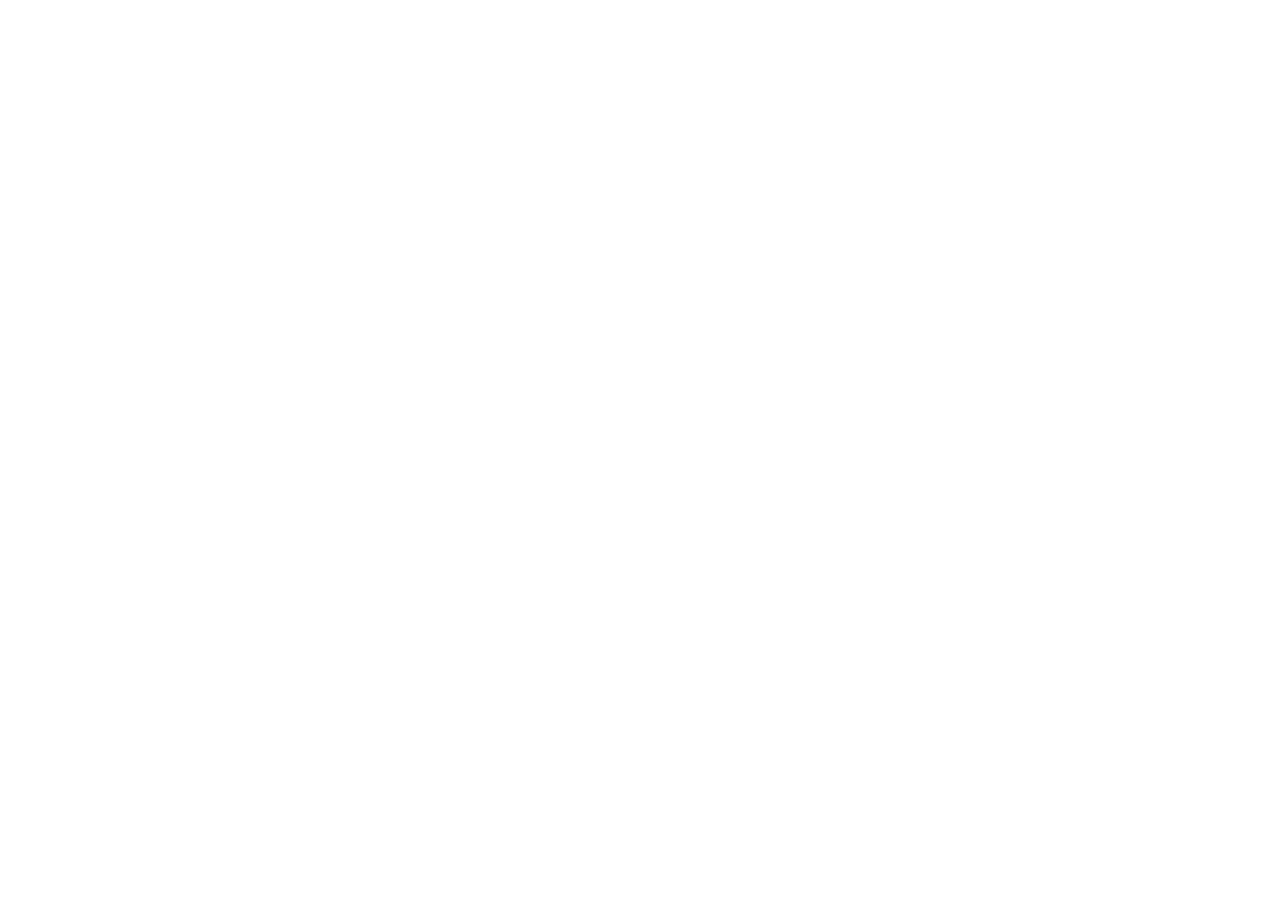
==== index.html @ 1bf876f0 "criando estrutura básica do index.html" ====
<!DOCTYPE html>
<html lang="en">
<head>
    <meta charset="UTF-8">
    <meta name="viewport" content="width=device-width, initial-scale=1.0">
    <title>Document</title>
</head>
<body>
    
</body>
</html>
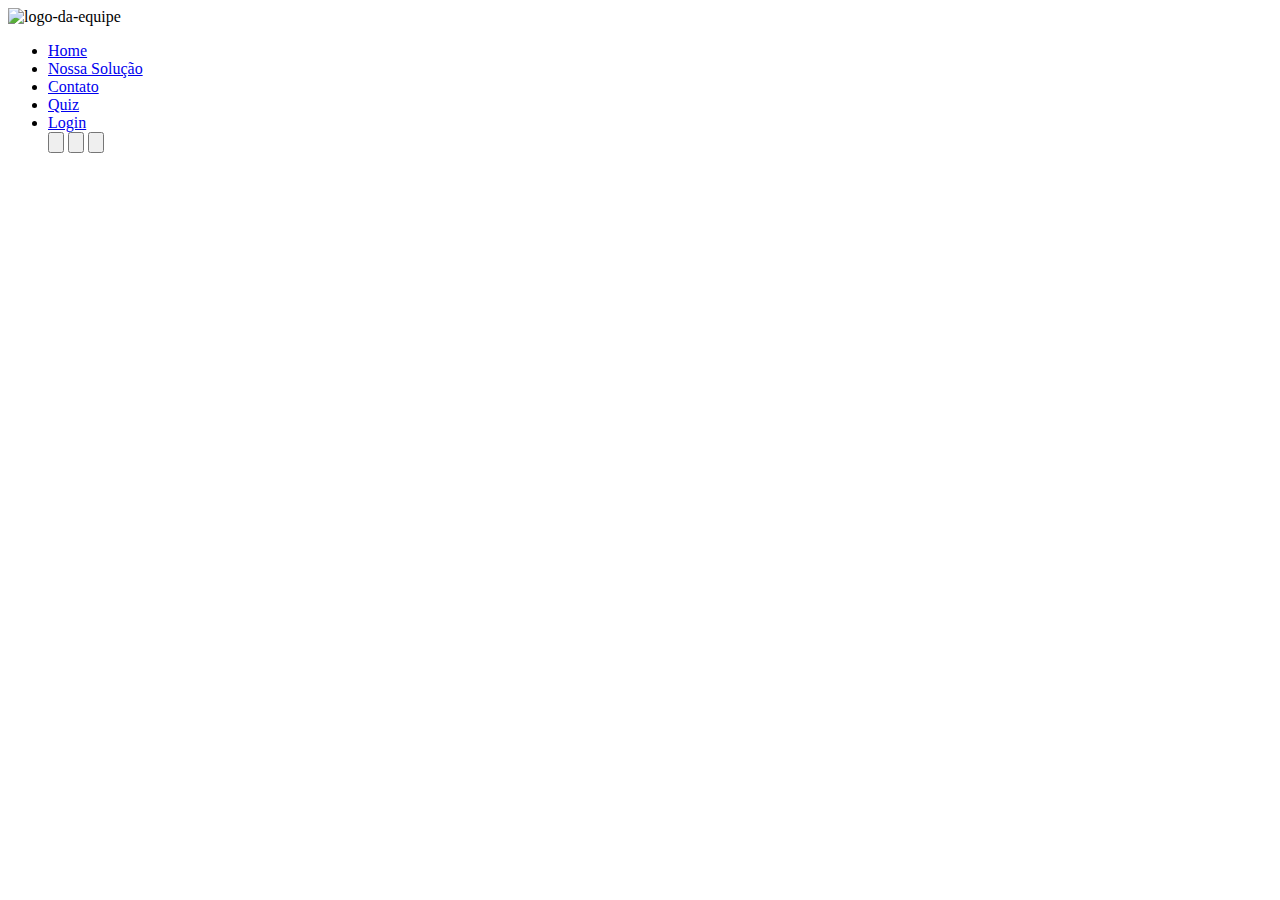
==== commit 3c217698: "adicionando nav bar" ====
--- a/index.html
+++ b/index.html
@@ -1,11 +1,80 @@
 <!DOCTYPE html>
-<html lang="en">
+<html lang="pt-br">
 <head>
     <meta charset="UTF-8">
     <meta name="viewport" content="width=device-width, initial-scale=1.0">
-    <title>Document</title>
+    <!--adicionando icone ao lado do title-->
+    <link rel="shortcut icon" href="./src/assets/logo-verde-cnxs.png">
+    <title>Green Energy | Code Nexus</title>
+    <!--chamando o CSS externo-->
+    <link rel="stylesheet" href="./src/css/style.css">
+    <!--chamando JS interno-->
+    <script>
+        alert('Seja bem vindo(a)!')
+
+        // Função para trocar o background color
+
+        function trocar(color){
+        document.body.style.background = color;
+        }
+
+        // criando o slideShow
+
+        // declarando as variáveis
+        let imagens = [
+            './src/assets/img1.png',
+            './src/assets/img2.png',
+            './src/assets/img3.png',
+            './src/assets/img4.png',
+            './src/assets/img5.png',
+            './src/assets/img6.png'
+        ];
+
+        let i = 0;
+        let time = 4000;
+
+        function slideShow(){
+            document.getElementById('image').src = imagens[i];
+            i++;
+            if(i == imagens.length){i=0;}
+            setTimeout('slideShow()',time)
+        }
+        slideShow();
+    </script>
 </head>
 <body>
-    
+
+    <header>
+        <img src="./src/assets/logo-verde-cnxs.png" alt="logo-da-equipe">
+        <nav>
+            <ul>
+                <li><a href="./index.html">Home</a></li>
+                <li><a href="./solucao.html">Nossa Solução</a></li>
+                <li><a href="./contato.html">Contato</a></li>
+                <li><a href="./quiz.html">Quiz</a></li>
+                <li><a href="./login.html">Login</a></li>
+                <div class="changeColor">
+                    <input type="button" class="color" onclick="trocar('#a2c2f2')"/>
+                    <input type="button" class="color" onclick="trocar('#ea8145')"/>
+                    <input type="button" class="color" onclick="trocar('#2c4969')"/>
+                </div>
+            </ul>
+        </nav>
+    </header>
+
+    <section class="home">
+        <div class="slideShow">
+            <img id="image"/>
+        </div>
+
+        <div class="">
+
+        </div>
+
+    </section>
+
+
+
+
 </body>
 </html>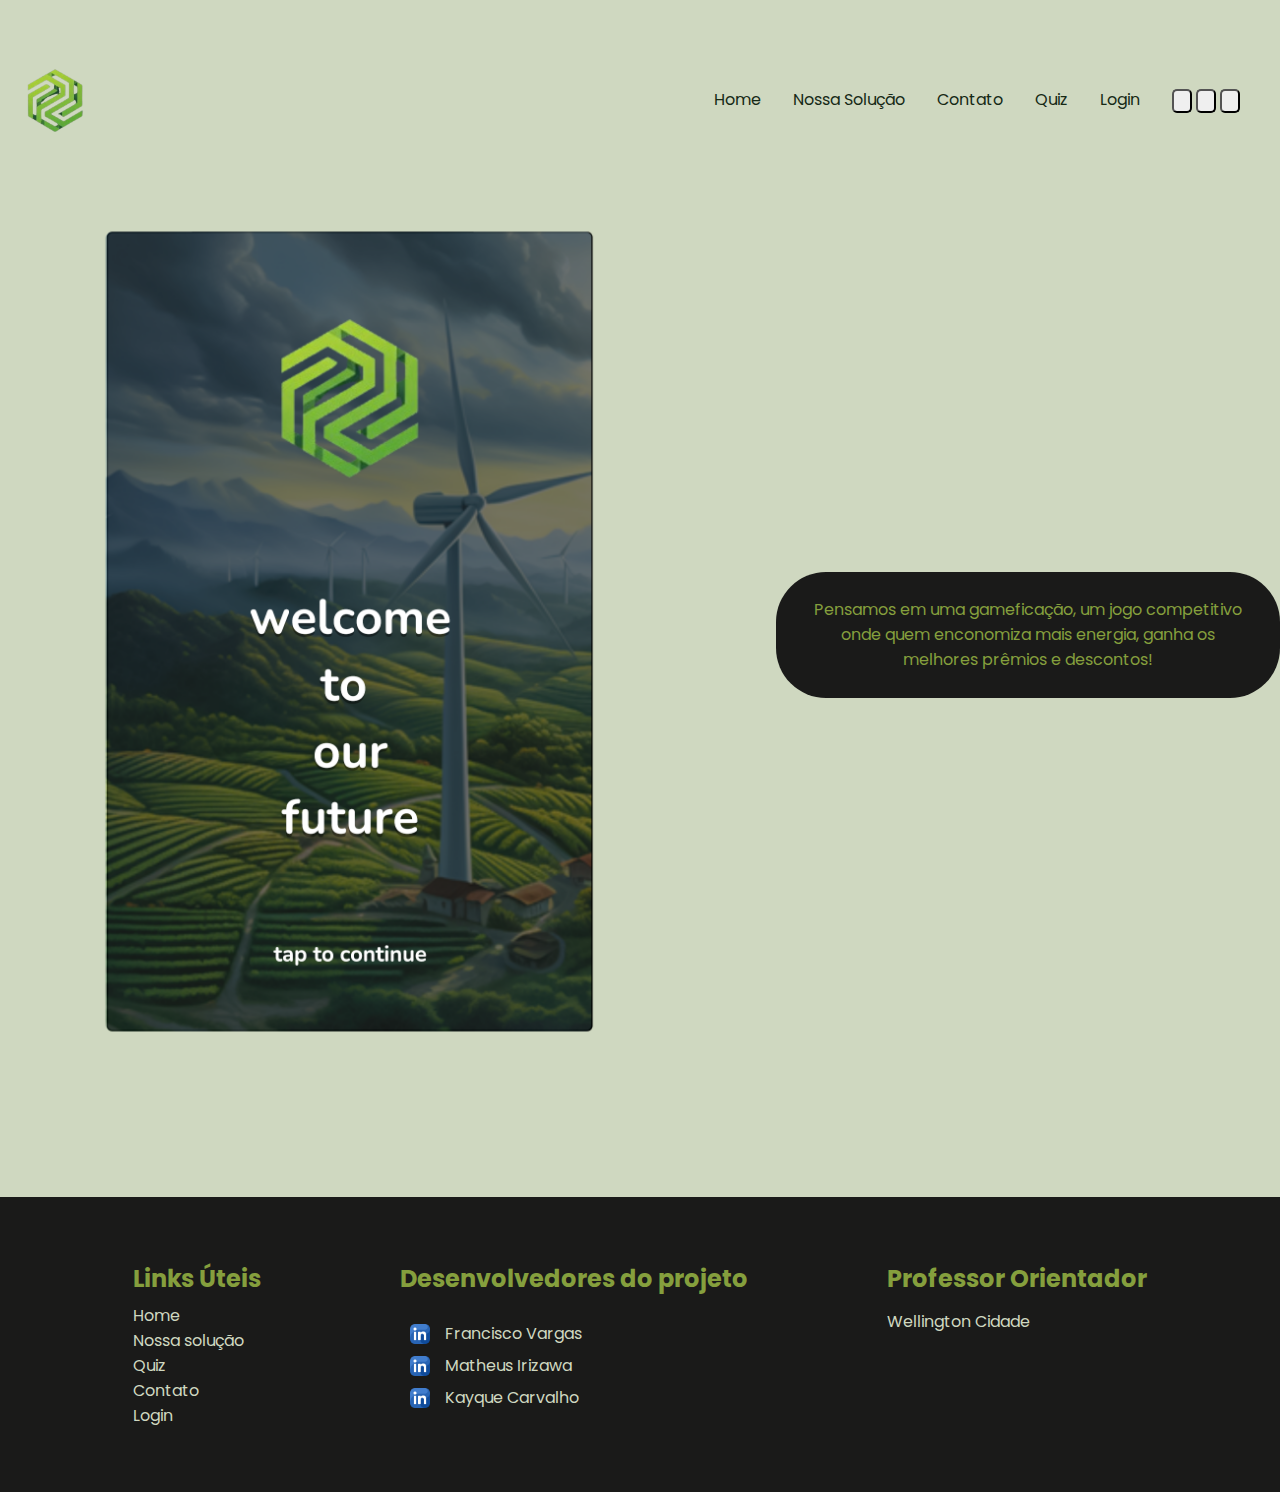
==== commit 559ff446: "alterando html e estilizando" ====
--- a/index.html
+++ b/index.html
@@ -8,42 +8,12 @@
     <title>Green Energy | Code Nexus</title>
     <!--chamando o CSS externo-->
     <link rel="stylesheet" href="./src/css/style.css">
-    <!--chamando JS interno-->
-    <script>
-        alert('Seja bem vindo(a)!')
-
-        // Função para trocar o background color
-
-        function trocar(color){
-        document.body.style.background = color;
-        }
-
-        // criando o slideShow
-
-        // declarando as variáveis
-        let imagens = [
-            './src/assets/img1.png',
-            './src/assets/img2.png',
-            './src/assets/img3.png',
-            './src/assets/img4.png',
-            './src/assets/img5.png',
-            './src/assets/img6.png'
-        ];
-
-        let i = 0;
-        let time = 4000;
-
-        function slideShow(){
-            document.getElementById('image').src = imagens[i];
-            i++;
-            if(i == imagens.length){i=0;}
-            setTimeout('slideShow()',time)
-        }
-        slideShow();
-    </script>
+    <!--importando fonte, google fonts-->
+    <link rel="preconnect" href="https://fonts.googleapis.com">
+    <link rel="preconnect" href="https://fonts.gstatic.com" crossorigin>
+    <link href="https://fonts.googleapis.com/css2?family=Poppins:ital,wght@0,100;0,200;0,300;0,400;0,500;0,600;0,700;0,800;0,900;1,100;1,200;1,300;1,400;1,500;1,600;1,700;1,800;1,900&display=swap" rel="stylesheet">
 </head>
 <body>
-
     <header>
         <img src="./src/assets/logo-verde-cnxs.png" alt="logo-da-equipe">
         <nav>
@@ -62,19 +32,78 @@
         </nav>
     </header>
 
-    <section class="home">
-        <div class="slideShow">
-            <img id="image"/>
-        </div>
-
-        <div class="">
-
+    <section class="main-index">
+        <div class="container-b1">
+            <div class="slideShow">
+                <img id="image" alt="slideShow-das-telas"/>
+            </div>
+            <p>Pensamos em uma gameficação, um jogo competitivo onde quem enconomiza mais energia, ganha os melhores prêmios e descontos!</p>
         </div>
 
     </section>
 
+    <footer class="rodape">
+        <div class="c-left">
+            <h2 id="title-left">Links Úteis</h2>
+            <ul>
+                <li><a href="./index.html">Home</a></li>
+                <li><a href="./solucao.html">Nossa solução</a></li>
+                <li><a href="./quiz.html">Quiz</a></li>
+                <li><a href="./contato.html">Contato</a></li>
+                <li><a href="./login.html">Login</a></li>
+            </ul>
+        </div>
+        <div class="c-right">
+            <h2 id="title-right">Desenvolvedores do projeto</h2>
+            <ul>
+                <li><a href="https://www.linkedin.com/in/franciscovargas7/"><img src="./src/assets/linkedin.png"></a><a>Francisco Vargas</a></li>
+                <li><a href="https://www.linkedin.com/in/"><img src="./src/assets/linkedin.png"></a><a>Matheus Irizawa</a></li>
+                <li><a href="https://www.linkedin.com/in/kayque-carvalho-49a190283/"><img src="./src/assets/linkedin.png"></a><a>Kayque Carvalho</a></li>
+            </ul>
+        </div>
+        <div class="c-mid">
+            <h2>Professor Orientador</h2>
+            <ul>
+                <li><a>Wellington Cidade</a></li>
+            </ul>
+        </div>
+    </footer>
 
 
 
+    <script>
+        /* Criando slideShow */
+
+        // declarando as variaveis
+
+        let imagens = [
+            './src/assets/img1.png',
+            './src/assets/img2.png',
+            './src/assets/img3.png',
+            './src/assets/img4.png',
+            './src/assets/img5.png',
+            './src/assets/img6.png'
+        ];
+
+        let i = 0;
+        let time = 3000;
+
+        function slideShow(){
+            document.getElementById('image').src = imagens[i];
+            i++;
+            if(i == imagens.length){i=0;}
+                setTimeout('slideShow()',time)
+        }
+        slideShow();
+
+
+        // funcao para trocar background color
+        function trocar(color){
+            document.body.style.background = color;
+        }
+
+
+        alert('Seja bem vindo(a)!')
+    </script>
 </body>
 </html>--- a/src/css/style.css
+++ b/src/css/style.css
@@ -0,0 +1,340 @@
+/*reset CSS*/
+*{
+    margin: 0;
+    box-sizing: border-box;
+    padding: 0;
+    text-decoration: none;
+    list-style: none;
+    font-family: 'Poppins', sans-serif;
+}
+
+/*criando variáveis*/
+:root{
+    --bg-color: #cfd8c0;
+    --second-color: #859F3D;
+    --text-color: #31511E;
+    --dark-color: #1A1A19;
+}
+
+
+/*background color para o body de todos htmls*/
+body{
+    background-color: var(--bg-color);
+}
+
+
+/*barra de navegação*/
+header{
+    display: flex;
+    align-items: center;
+    justify-content: space-between;
+    height: 200px;
+    padding: 1rem;
+}
+
+header h1{
+    color: #fff;
+}
+
+header img{
+    width: 80px;
+}
+
+header nav ul{
+    display: flex;
+    padding: 1.5rem;
+    gap: 2rem;
+}
+
+header nav ul li a{
+    color: rgb(22, 41, 22);
+    transition: 0.3s ease;
+    border-bottom: 3px solid transparent;
+}
+
+header a:hover, header a.active {
+    color: green;
+    border-bottom: 3px solid green;
+}
+
+header nav ul li a:hover{
+    color: rgb(3, 128, 3);
+    transition: 0.5s;
+}
+
+.changeColor .color{
+    width: 20px;
+    border-radius: 5px;
+}
+
+
+/*Quiz.html*/
+
+.main-quiz{
+    padding-top: 10%;
+    display: flex;
+    justify-content: center;
+}
+
+.resultado{
+    color: var(--second-color);
+    background-color: var(--dark-color);
+    padding: 50px;
+    border-radius: 10px;
+    font-weight: 600;
+    width: 25%;
+    transition: all 0.5s; /*aplicando transition em todas as aparições da div resultado*/
+}
+
+.resultado:hover{
+    background-color: var(--second-color);
+    color: var(--dark-color);
+}
+
+#msg{
+    text-align: center;
+}
+
+
+/*Formulário do contato.html*/
+
+.cPai-formContato{
+    padding: 50px;
+}
+
+.container-form{
+    background-color: var(--dark-color);
+    border-radius: 10px;
+    border: 1px solid black;
+    padding: 20px;
+    width: 40%;
+}
+
+.container-form h2{
+    color: var(--second-color);
+    padding: 5px;
+    margin-bottom: 3%;
+}
+
+.formulario input, .formulario button, .formulario label{
+    display: block;
+    padding: 5px;
+    color: var(--second-color);
+}
+
+.formulario label{
+    margin-top: 3%;
+}
+
+#btn-submit{
+    background-color: var(--second-color);
+    border-radius: 10px;
+    border: 0px;
+    width: 180px;
+    margin-top: 2%;
+    color: #fff;
+}
+
+
+/*Login*/
+
+.body1{
+    background: url('https://arayara.org/wp-content/uploads/2023/08/DreamShaper_v7_renewable_energy_industry_making_big_money_0-1.jpg') no-repeat;
+    display: flex;
+    align-items: center;
+    justify-content: center;
+    height: 100vh; /*vh responsivo, ele pega de acordo com o tamanho da tela*/
+    background-size: cover;
+    background-position: center;
+}
+
+.main-login{
+    width: 30%;
+    border: 2px solid rgb(255, 255, 255, .2);
+    backdrop-filter: blur(25px);
+    border-radius: 10px;
+    background: transparent;
+}
+
+.main-login h1{
+    color: #fff;
+    text-align: center;
+    margin: 5%;
+}
+
+.controle{ /*ateção ás propriedades que fazem a mesma coisa*/
+    padding-bottom: 10px;
+    position: relative; /*não deixa outros elementos ficarem por cima dele*/
+}
+
+.form .controle ::placeholder{
+    font-size: 0.8rem
+}
+
+.controle label{
+    display: inline-block;
+    color: #fff;
+    font-weight: 500;
+}
+
+.controle input{
+    border: 2px solid rgb(185, 185, 185);
+    border-radius: 5px;
+    width: 70%;
+    height: 30px;
+    font-size: 1rem;
+    padding: 10px;
+}
+
+.controle.error i.error{
+    visibility: visible;
+    font-size: 10px;
+}
+
+.controle.sucesso i.sucesso{
+    visibility: visible;
+}
+
+.controle.error small{
+    flex-direction: column;
+    color: #2d302d;
+    font-size: 10px;
+    visibility: visible;
+}
+
+.controle i{
+    position: absolute; /*fica uma img por cima da outra, mas é assim mesmo pois queremos usar somente aquele espaço para as mensagens, ou error ou sucesso*/
+    top: 4px;
+    right: 10px;
+    visibility: hidden; /*ocultando as imgs*/
+}
+
+.controle small{
+    visibility: hidden;
+    position: absolute;
+    margin-top: 5px;
+    font-size: 10px;
+    color: #fff;
+}
+
+
+/*Login.html*/
+.form{
+    padding: 0 40px 30px;
+    text-align: center;
+    align-items: center;
+}
+
+.form button{
+    width: 100px;
+    height: 30px;
+    border-radius: 10px;
+    border: 1px;
+    font-size: 1rem;
+    font-weight: 700;
+    color: #fff;
+}
+
+.form button:hover{
+    background: rgb(56, 80, 68);
+    color: rgb(255, 255, 255);
+    transition: 0.7s;
+}
+
+.form button:not(:hover){
+    transition: 1s;
+    background-color: rgba(18, 114, 69, 0.959);
+}
+
+
+/*Index*/
+.main-index{
+    display: flex;
+    justify-content: center;
+}
+
+.container-b1{ /*b1 = bloco 1*/
+    display: flex;
+    align-items: center;
+    text-align: center;
+    gap: 20px;
+    transition: all 0.5s;
+}
+
+.main-index .container-b1 p{
+    color: var(--second-color);
+    width: 60%;
+    background-color: var(--dark-color);
+    border-radius: 50px;
+    padding: 2%;
+    margin-left: 20%;
+}
+
+#image{
+    width: 500px;
+    margin-left: 20%;
+}
+
+
+/*solucao.html*/
+.img-icon{
+    margin-left: 10rem;
+    margin-top: 5rem;
+}
+
+.paragrafo{
+    color: var(--second-color);
+    background-color: var(--dark-color);
+    border-radius: 50px;
+    padding: 50px;
+    width: 40%;
+    transition: all 0.5s;
+    font-weight: 500;
+}
+
+.paragrafo:hover{
+    color: var(--dark-color);
+    background-color: var(--second-color);
+}
+
+#img-icon2{
+    margin-top: 5%;
+}
+
+
+
+
+
+
+
+/*Rodapé*/
+
+.rodape{
+    margin-top: 10%;
+    display: flex;
+    justify-content: space-around;
+    background-color: var(--dark-color);
+    padding: 5%;
+}
+
+.rodape a{
+    color: var(--bg-color);
+}
+
+.rodape a:hover{
+    color: var(--second-color);
+    transition: 0.3s;
+}
+
+.rodape h2{
+    color: var(--second-color);
+    margin-bottom: 5%;
+}
+
+.rodape img{
+    width: 30px;
+    margin: 5px 10px -10px 5px;
+    padding: 5px;
+}
+
+
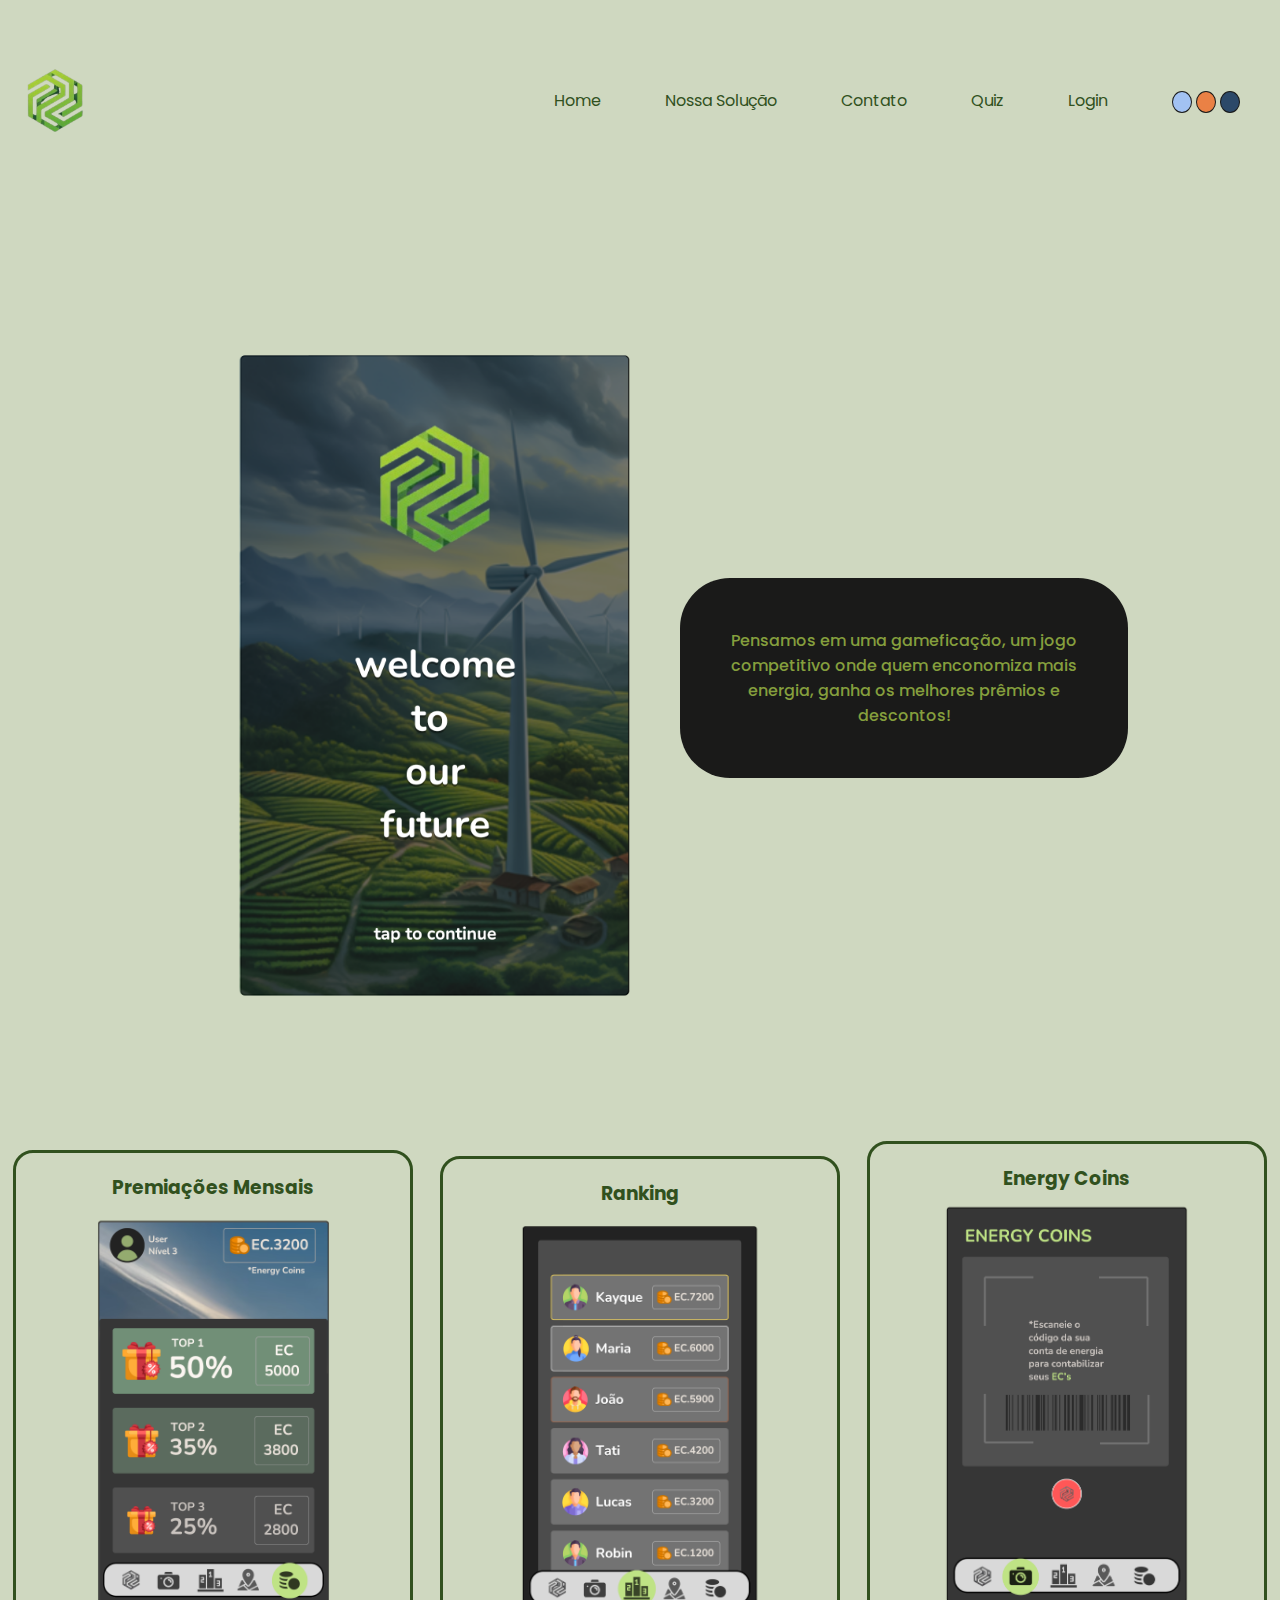
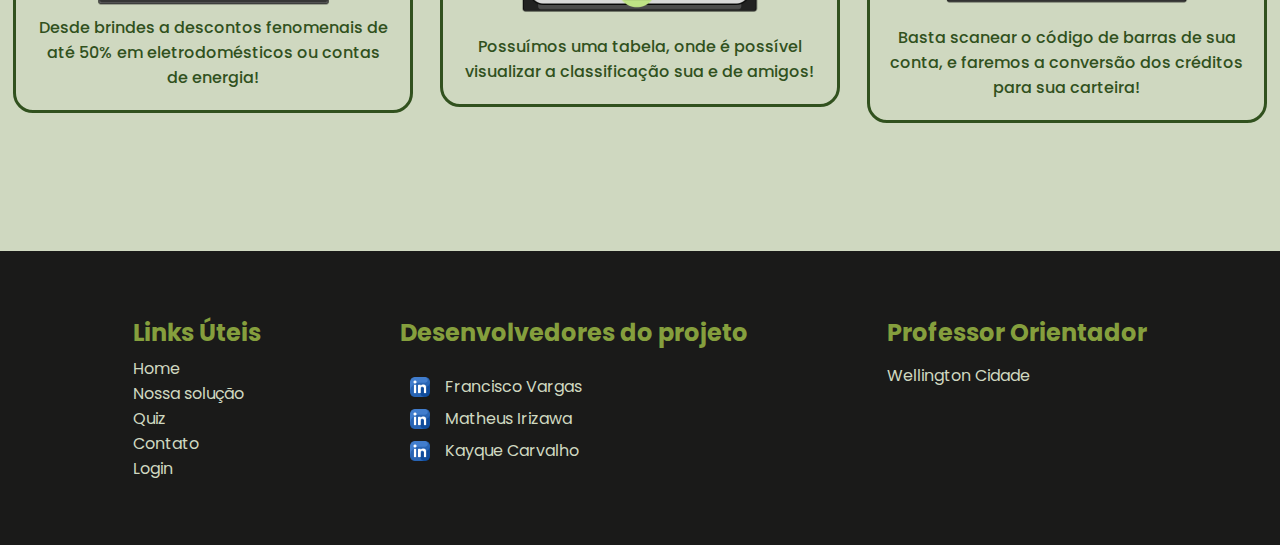
==== commit 0e8595d8: "estilizando o button change color" ====
--- a/index.html
+++ b/index.html
@@ -24,22 +24,42 @@
                 <li><a href="./quiz.html">Quiz</a></li>
                 <li><a href="./login.html">Login</a></li>
                 <div class="changeColor">
-                    <input type="button" class="color" onclick="trocar('#a2c2f2')"/>
-                    <input type="button" class="color" onclick="trocar('#ea8145')"/>
-                    <input type="button" class="color" onclick="trocar('#2c4969')"/>
+                    <input type="button" class="color" id="btn-aClaro" onclick="trocar('#a2c2f2')"/>
+                    <input type="button" class="color" id="btn-laranja" onclick="trocar('#ea8145')"/>
+                    <input type="button" class="color" id="btn-aDark" onclick="trocar('#2c4969')"/>
                 </div>
             </ul>
         </nav>
     </header>
 
     <section class="main-index">
-        <div class="container-b1">
+        <div class="container-b1 img-icon">
             <div class="slideShow">
                 <img id="image" alt="slideShow-das-telas"/>
             </div>
-            <p>Pensamos em uma gameficação, um jogo competitivo onde quem enconomiza mais energia, ganha os melhores prêmios e descontos!</p>
+            <p class="paragrafo">Pensamos em uma gameficação, um jogo competitivo onde quem enconomiza mais energia, ganha os melhores prêmios e descontos!</p>
         </div>
 
+        <div class="card-container">
+
+            <div class="card">
+                <h3>Premiações Mensais</h3>
+                <img src="./src/assets/img4.png" alt="img-card-1">
+                <p>Desde brindes a descontos fenomenais de até 50% em eletrodomésticos ou contas de energia!</p>
+            </div>
+
+            <div class="card">
+                <h3>Ranking</h3>
+                <img src="./src/assets/img5.png" alt="img-card-2">
+                <p>Possuímos uma tabela, onde é possível visualizar a classificação sua e de amigos!</p>
+            </div>
+
+            <div class="card">
+                <h3>Energy Coins</h3>
+                <img src="./src/assets/img6.png" alt="img-card-3">
+                <p>Basta scanear o código de barras de sua conta, e faremos a conversão dos créditos para sua carteira!</p>
+            </div>
+        </div>
     </section>
 
     <footer class="rodape">
--- a/src/css/style.css
+++ b/src/css/style.css
@@ -32,10 +32,6 @@
     padding: 1rem;
 }
 
-header h1{
-    color: #fff;
-}
-
 header img{
     width: 80px;
 }
@@ -43,28 +39,45 @@
 header nav ul{
     display: flex;
     padding: 1.5rem;
-    gap: 2rem;
+    gap: 4rem;
 }
 
 header nav ul li a{
-    color: rgb(22, 41, 22);
+    color: var(--text-color);
+    font-weight: 400;
     transition: 0.3s ease;
     border-bottom: 3px solid transparent;
 }
 
 header a:hover, header a.active {
-    color: green;
-    border-bottom: 3px solid green;
+    color: var(--second-color);
+    border-bottom: 3px solid var(--second-color);
 }
 
 header nav ul li a:hover{
-    color: rgb(3, 128, 3);
+    color: var(--second-color);
     transition: 0.5s;
 }
 
 .changeColor .color{
     width: 20px;
-    border-radius: 5px;
+    border-radius: 100%;
+}
+
+.color{
+    border: 1px solid var(--dark-color);
+}
+
+#btn-aClaro{
+    background-color: #a2c2f2
+}
+
+#btn-laranja{
+    background-color: #ea8145
+}
+
+#btn-aDark{
+    background-color: #2c4969;
 }
 
 
@@ -248,31 +261,27 @@
 
 
 /*Index*/
-.main-index{
-    display: flex;
-    justify-content: center;
-}
-
 .container-b1{ /*b1 = bloco 1*/
     display: flex;
     align-items: center;
     text-align: center;
     gap: 20px;
-    transition: all 0.5s;
-}
-
-.main-index .container-b1 p{
+}
+
+/*.main-index .container-b1 p{
     color: var(--second-color);
     width: 60%;
     background-color: var(--dark-color);
     border-radius: 50px;
     padding: 2%;
     margin-left: 20%;
-}
+    transition: all 0.5s;
+}*/ 
 
 #image{
     width: 500px;
-    margin-left: 20%;
+    margin-left: 5%;
+    padding: 10%;
 }
 
 
@@ -301,10 +310,41 @@
     margin-top: 5%;
 }
 
-
-
-
-
+.card-container{
+    display: flex;
+    justify-content: space-around;
+    align-items: center;
+}
+
+.card{
+    width: 400px;
+    border: 3px solid var(--text-color);
+    border-radius: 20px;
+    color: var(--text-color);
+    padding: 20px;
+    margin-top: 5%;
+    text-align: center;
+    justify-content: center;
+    position: relative;
+    flex-direction: column;
+    transition: all 0.5s;
+}
+
+.card:hover{
+    background-color: var(--dark-color);
+    color: var(--second-color);
+    border: 3px solid var(--bg-color);
+}
+
+.card p{
+    font-weight: 500;
+}
+
+.card img{
+    width: 70%;
+    margin: 0 auto;
+    border-radius: 10px;
+}
 
 
 /*Rodapé*/
@@ -319,11 +359,11 @@
 
 .rodape a{
     color: var(--bg-color);
+    transition: all 0.5s;
 }
 
 .rodape a:hover{
     color: var(--second-color);
-    transition: 0.3s;
 }
 
 .rodape h2{
@@ -335,6 +375,4 @@
     width: 30px;
     margin: 5px 10px -10px 5px;
     padding: 5px;
-}
-
-
+}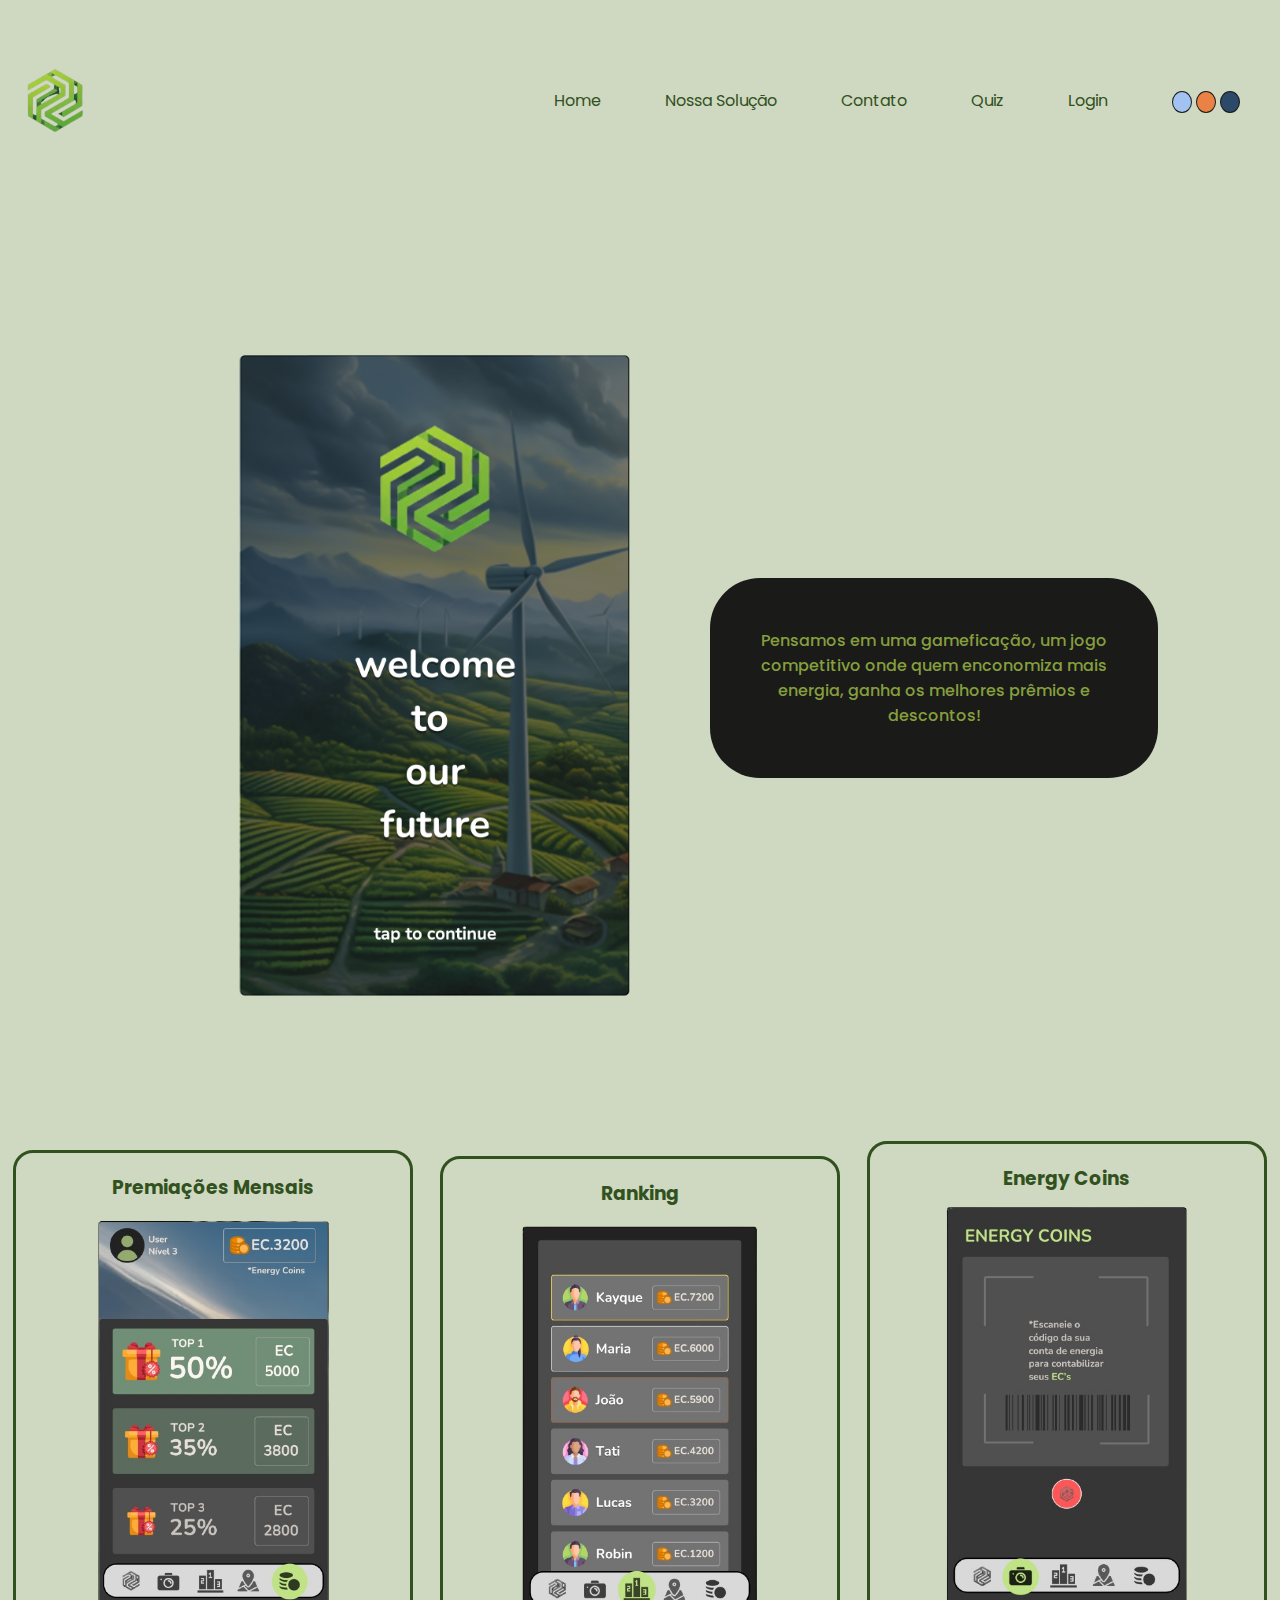
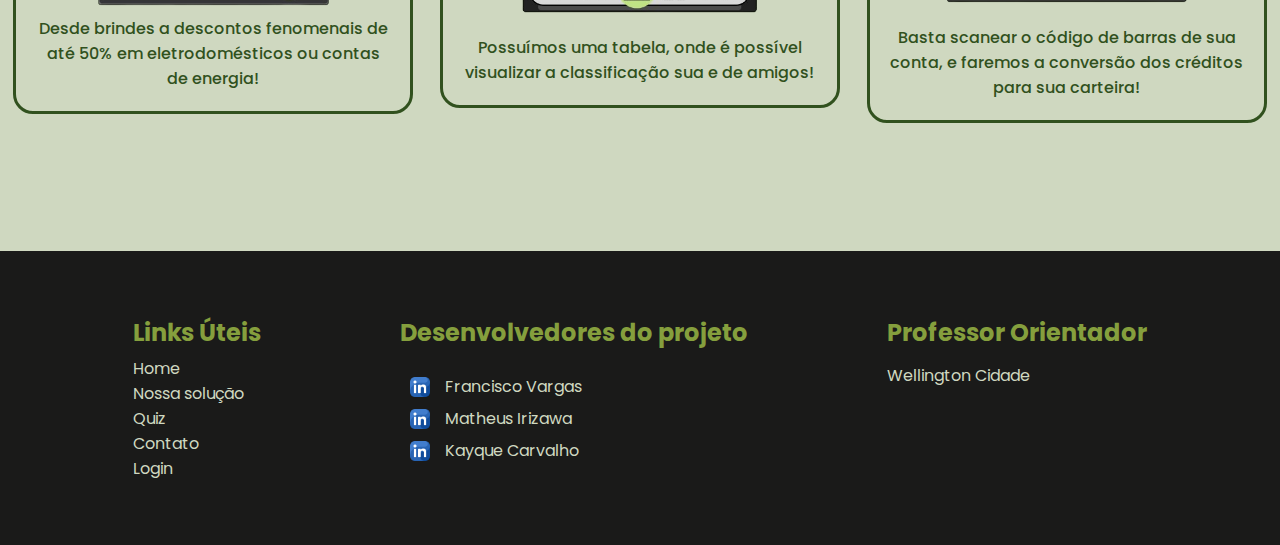
==== commit 76c3bb46: "consertando title, adicionando imgs para card e efeito movimento para o card" ====
--- a/index.html
+++ b/index.html
@@ -5,7 +5,7 @@
     <meta name="viewport" content="width=device-width, initial-scale=1.0">
     <!--adicionando icone ao lado do title-->
     <link rel="shortcut icon" href="./src/assets/logo-verde-cnxs.png">
-    <title>Green Energy | Code Nexus</title>
+    <title>EcoEnergy | Code Nexus</title>
     <!--chamando o CSS externo-->
     <link rel="stylesheet" href="./src/css/style.css">
     <!--importando fonte, google fonts-->
@@ -42,21 +42,21 @@
 
         <div class="card-container">
 
-            <div class="card">
+            <div class="card jump-card">
                 <h3>Premiações Mensais</h3>
-                <img src="./src/assets/img4.png" alt="img-card-1">
+                <img src="./src/assets/img4bg.png" alt="img-card-1">
                 <p>Desde brindes a descontos fenomenais de até 50% em eletrodomésticos ou contas de energia!</p>
             </div>
 
-            <div class="card">
+            <div class="card jump-card">
                 <h3>Ranking</h3>
-                <img src="./src/assets/img5.png" alt="img-card-2">
+                <img src="./src/assets/img5bg.png" alt="img-card-2">
                 <p>Possuímos uma tabela, onde é possível visualizar a classificação sua e de amigos!</p>
             </div>
 
-            <div class="card">
+            <div class="card jump-card">
                 <h3>Energy Coins</h3>
-                <img src="./src/assets/img6.png" alt="img-card-3">
+                <img src="./src/assets/img6bg.png" alt="img-card-3">
                 <p>Basta scanear o código de barras de sua conta, e faremos a conversão dos créditos para sua carteira!</p>
             </div>
         </div>
@@ -124,6 +124,20 @@
 
 
         alert('Seja bem vindo(a)!')
+
+
+        // Seleciona todos os elementos com a classe "jump-card" e faz o jump de 50px
+        const cards = document.getElementsByClassName("jump-card");
+
+        // Itera sobre cada elemento e adiciona os eventos
+        for (let i = 0; i < cards.length; i++) {
+            cards[i].addEventListener("mouseover", function() {
+            this.style.transform = "translateY(-50px)";
+            });
+            cards[i].addEventListener("mouseout", function() {
+            this.style.transform = "translateY(0)";
+            });
+        }
     </script>
 </body>
 </html>--- a/src/css/style.css
+++ b/src/css/style.css
@@ -265,18 +265,8 @@
     display: flex;
     align-items: center;
     text-align: center;
-    gap: 20px;
-}
-
-/*.main-index .container-b1 p{
-    color: var(--second-color);
-    width: 60%;
-    background-color: var(--dark-color);
-    border-radius: 50px;
-    padding: 2%;
-    margin-left: 20%;
-    transition: all 0.5s;
-}*/ 
+    gap: 50px;
+}
 
 #image{
     width: 500px;
